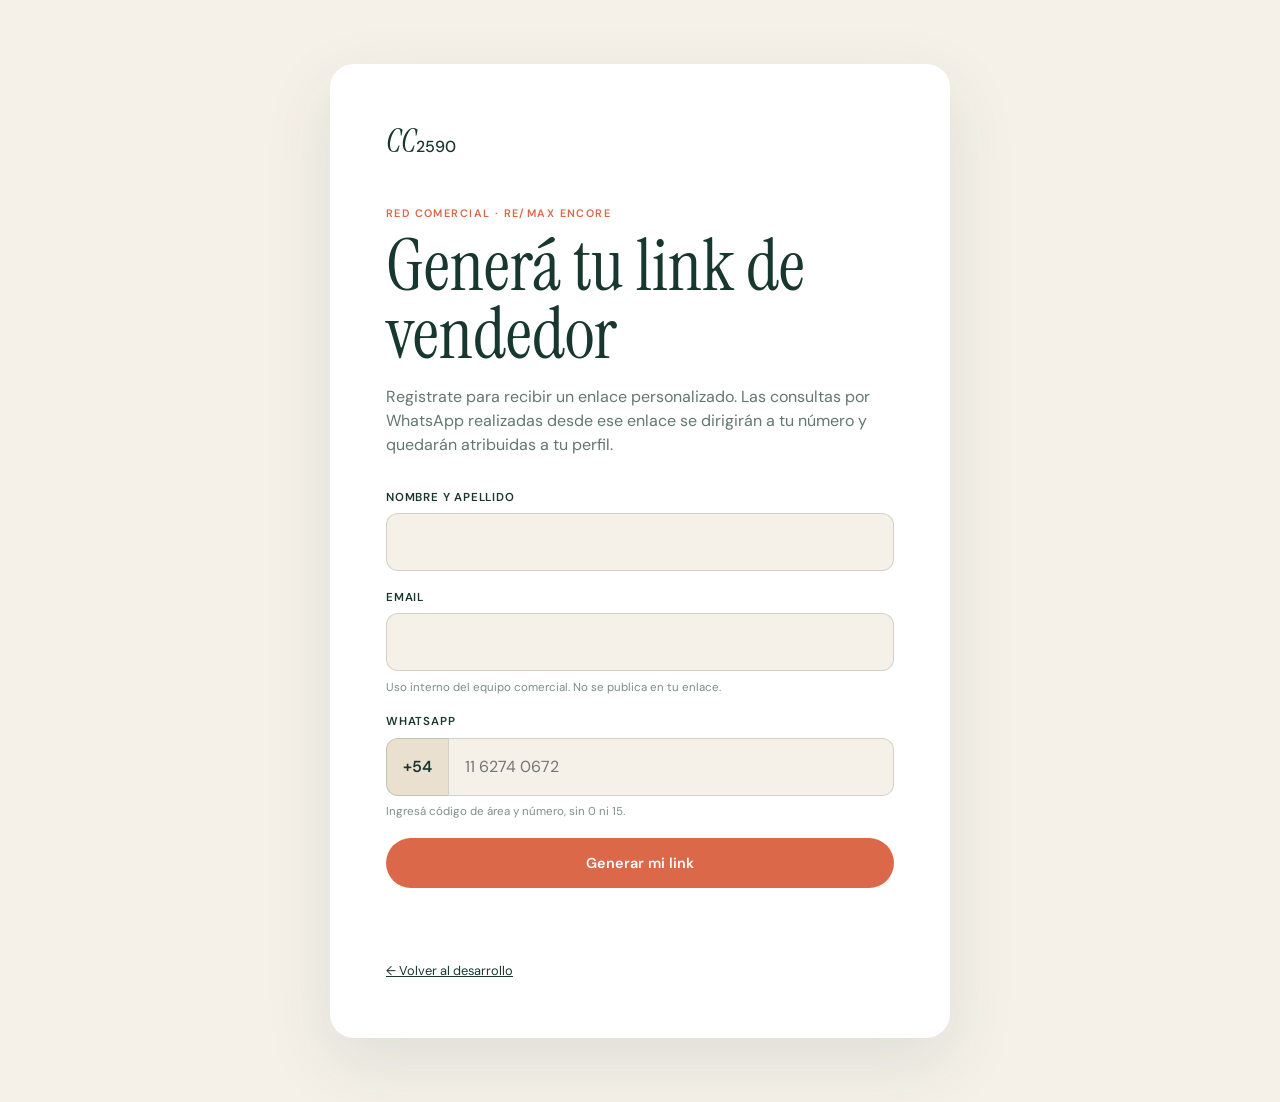
==== alta-vendedor.html @ baea0e9c "Add seller attribution and admin analytics" ====
<!doctype html><html lang="es"><head><meta charset="UTF-8"><meta name="viewport" content="width=device-width,initial-scale=1"><meta name="robots" content="noindex"><title>Sumate como vendedor | Calvo 2590</title><link rel="preconnect" href="https://fonts.googleapis.com"><link rel="preconnect" href="https://fonts.gstatic.com" crossorigin><link href="https://fonts.googleapis.com/css2?family=DM+Sans:wght@400;500;600&family=Instrument+Serif:ital@0;1&display=swap" rel="stylesheet"><link rel="stylesheet" href="portal.css?v=20260821-1"><script defer src="supabase-config.js?v=20260821-1"></script><script defer src="alta-vendedor.js?v=20260821-1"></script></head><body><main class="portal-shell"><section class="portal-card"><a class="portal-brand" href="/"><span>CC</span><strong>2590</strong></a><p class="eyebrow">Red comercial · RE/MAX Encore</p><h1>Generá tu link de vendedor</h1><p class="lead">Registrate para recibir un enlace personalizado. Las consultas por WhatsApp realizadas desde ese enlace se dirigirán a tu número y quedarán atribuidas a tu perfil.</p><form id="seller-form" novalidate><div class="field"><label for="seller-name">Nombre y apellido</label><input id="seller-name" name="name" autocomplete="name" maxlength="100" required></div><div class="field"><label for="seller-email">Email</label><input id="seller-email" name="email" type="email" autocomplete="email" maxlength="254" required><small class="hint">Uso interno del equipo comercial. No se publica en tu enlace.</small></div><div class="field"><label for="seller-whatsapp">WhatsApp</label><div class="phone-input"><span>+54</span><input id="seller-whatsapp" name="whatsapp" type="tel" inputmode="numeric" autocomplete="tel" placeholder="11 6274 0672" maxlength="18" required></div><small class="hint">Ingresá código de área y número, sin 0 ni 15.</small></div><button class="portal-button" type="submit">Generar mi link</button><p class="form-status" id="form-status" role="status"></p></form><div class="success-box" id="success-box"><strong>Tu link ya está listo</strong><p>Guardalo y compartilo. Todas las consultas de la página se dirigirán a tu WhatsApp.</p><div class="generated-link"><input id="seller-link" readonly aria-label="Link personalizado"><button id="copy-link" type="button">Copiar</button></div><a id="open-link" class="back-link" target="_blank" rel="noopener">Abrir mi página →</a></div><a class="back-link" href="/">← Volver al desarrollo</a></section></main></body></html>
---- portal.css ----
:root{--ink:#18372f;--ink-2:#102820;--paper:#f5f1e8;--cream:#e9e0d0;--accent:#db6848;--line:rgba(24,55,47,.16);--serif:"Instrument Serif",Georgia,serif;--sans:"DM Sans",Arial,sans-serif}*{box-sizing:border-box}body{margin:0;background:var(--paper);color:var(--ink);font-family:var(--sans);line-height:1.5}a{color:inherit}.portal-shell{min-height:100svh;padding:clamp(1.25rem,5vw,4rem);display:grid;place-items:center}.portal-card{width:min(620px,100%);background:#fff;padding:clamp(1.5rem,5vw,3.5rem);border-radius:24px;box-shadow:0 24px 70px rgba(24,55,47,.1)}.portal-brand{text-decoration:none;display:inline-flex;align-items:baseline;margin-bottom:2rem}.portal-brand span{font:italic 2rem var(--serif)}.portal-brand strong{font-weight:500}.eyebrow{text-transform:uppercase;letter-spacing:.13em;font-size:.68rem;font-weight:600;color:var(--accent)}h1,h2{font-family:var(--serif);font-weight:400;line-height:.95}h1{font-size:clamp(2.7rem,7vw,4.5rem);margin:.5rem 0 1rem}p.lead{color:rgba(24,55,47,.68);margin-bottom:2rem}.field{display:grid;gap:.45rem;margin:1.1rem 0}.field label{font-size:.72rem;text-transform:uppercase;letter-spacing:.07em;font-weight:600}.field input{width:100%;border:1px solid var(--line);border-radius:12px;background:var(--paper);padding:1rem;font:inherit;color:var(--ink);outline:none}.field input:focus{border-color:var(--accent);box-shadow:0 0 0 3px rgba(219,104,72,.12)}.phone-input{display:grid;grid-template-columns:auto 1fr}.phone-input span{display:grid;place-items:center;padding:0 1rem;background:var(--cream);border:1px solid var(--line);border-right:0;border-radius:12px 0 0 12px;font-weight:600}.phone-input input{border-radius:0 12px 12px 0}.hint{font-size:.72rem;color:rgba(24,55,47,.56)}.portal-button{width:100%;border:0;border-radius:99px;background:var(--accent);color:#fff;padding:1rem 1.2rem;font:600 .9rem var(--sans);cursor:pointer}.portal-button:disabled{opacity:.55;cursor:wait}.form-status{min-height:1.5rem;font-size:.8rem;margin:.8rem 0}.form-status.error{color:#a83222}.success-box{display:none;background:var(--cream);border-radius:16px;padding:1.3rem;margin-top:1.2rem}.success-box.show{display:block}.generated-link{display:flex;gap:.5rem;margin-top:1rem}.generated-link input{min-width:0;flex:1;border:1px solid var(--line);border-radius:9px;padding:.75rem}.generated-link button{border:0;border-radius:9px;background:var(--ink);color:#fff;padding:.75rem 1rem;cursor:pointer}.back-link{display:inline-block;margin-top:1.5rem;font-size:.8rem}
.panel-body{background:#f1eee7}.panel-shell{width:min(1180px,calc(100% - 2rem));margin:0 auto;padding:2rem 0 5rem}.panel-header{display:flex;align-items:center;justify-content:space-between;gap:1rem;margin-bottom:2rem}.panel-header h1{font-size:2.4rem;margin:0}.ghost-button{border:1px solid var(--line);background:#fff;border-radius:99px;padding:.65rem 1rem;cursor:pointer}.login-card{width:min(480px,calc(100% - 2rem));margin:8vh auto;background:#fff;padding:2.5rem;border-radius:20px}.panel-content[hidden],.login-card[hidden]{display:none}.kpi-grid{display:grid;grid-template-columns:repeat(6,1fr);gap:.75rem}.kpi{background:#fff;border-radius:14px;padding:1.1rem}.kpi strong{display:block;font:2rem var(--serif)}.kpi span{font-size:.7rem;color:rgba(24,55,47,.6)}.panel-section{background:#fff;border-radius:18px;padding:clamp(1rem,3vw,2rem);margin-top:1rem}.section-head{display:flex;justify-content:space-between;align-items:end;gap:1rem;margin-bottom:1.5rem}.section-head h2{font-size:2rem;margin:0}.section-head p{font-size:.78rem;color:rgba(24,55,47,.58);margin:0}.chart{height:220px;display:flex;align-items:end;gap:.45rem;border-bottom:1px solid var(--line);padding-top:1rem;overflow-x:auto}.chart-day{height:100%;min-width:28px;flex:1;display:flex;flex-direction:column;justify-content:end;align-items:center;gap:.4rem}.chart-bar{width:100%;max-width:30px;min-height:2px;border-radius:5px 5px 0 0;background:var(--accent)}.chart-day small{font-size:.56rem;color:rgba(24,55,47,.55)}.table-wrap{overflow:auto}table{width:100%;border-collapse:collapse;font-size:.78rem}th{text-align:left;text-transform:uppercase;letter-spacing:.06em;font-size:.62rem;color:rgba(24,55,47,.55)}th,td{padding:.8rem .6rem;border-bottom:1px solid var(--line);white-space:nowrap}.seller-name{font-weight:600}.seller-link{font-size:.68rem}.status-pill{border:0;border-radius:99px;padding:.4rem .7rem;cursor:pointer}.status-pill.active{background:#dff3e7;color:#177240}.status-pill.inactive{background:#f6dfda;color:#9b3828}.unit-metrics{display:grid;grid-template-columns:repeat(3,1fr);gap:.75rem}.unit-metric{background:var(--paper);border-radius:14px;padding:1.2rem}.unit-metric strong{font:1.7rem var(--serif);display:block}.panel-message{padding:1rem;border-radius:12px;background:#f6dfda;color:#8f3023;margin-bottom:1rem}.panel-message:empty{display:none}@media(max-width:900px){.kpi-grid{grid-template-columns:repeat(3,1fr)}}@media(max-width:620px){.portal-shell{padding:1rem}.portal-card{border-radius:18px}.panel-header{align-items:flex-start}.kpi-grid{grid-template-columns:1fr 1fr}.unit-metrics{grid-template-columns:1fr}.section-head{align-items:flex-start;flex-direction:column}th:nth-child(2),td:nth-child(2){display:none}}
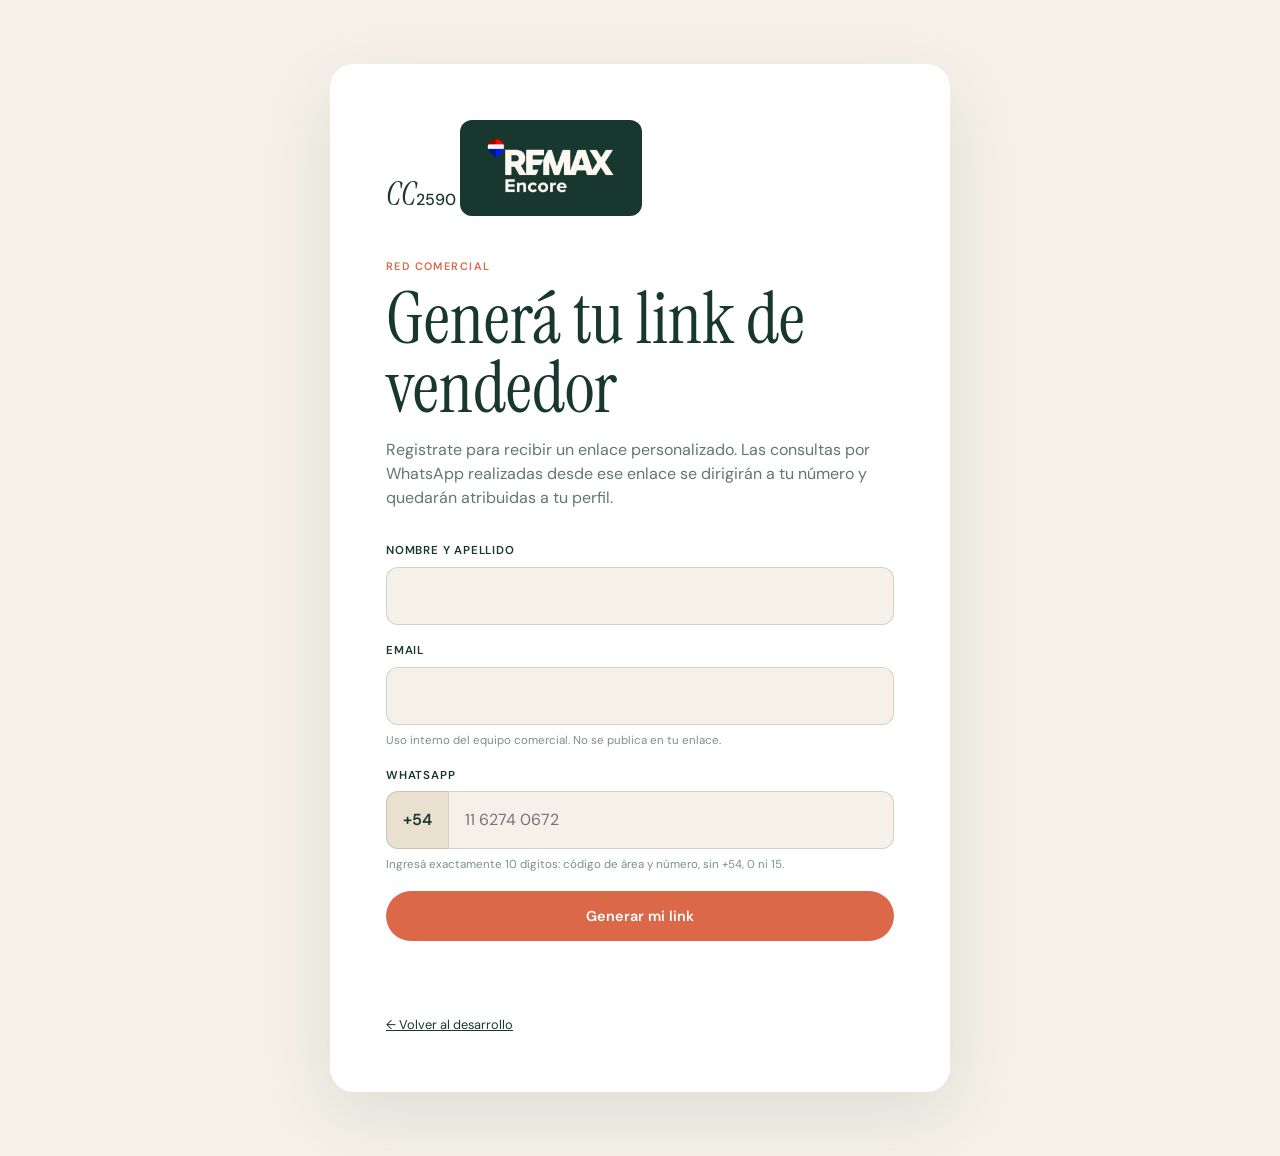
==== commit 92bbd8d3: "Validate seller phones and paginate admin list" ====
--- a/alta-vendedor.html
+++ b/alta-vendedor.html
@@ -1 +1,64 @@
-<!doctype html><html lang="es"><head><meta charset="UTF-8"><meta name="viewport" content="width=device-width,initial-scale=1"><meta name="robots" content="noindex"><title>Sumate como vendedor | Calvo 2590</title><link rel="preconnect" href="https://fonts.googleapis.com"><link rel="preconnect" href="https://fonts.gstatic.com" crossorigin><link href="https://fonts.googleapis.com/css2?family=DM+Sans:wght@400;500;600&family=Instrument+Serif:ital@0;1&display=swap" rel="stylesheet"><link rel="stylesheet" href="portal.css?v=20260821-1"><script defer src="supabase-config.js?v=20260821-1"></script><script defer src="alta-vendedor.js?v=20260821-1"></script></head><body><main class="portal-shell"><section class="portal-card"><a class="portal-brand" href="/"><span>CC</span><strong>2590</strong></a><p class="eyebrow">Red comercial · RE/MAX Encore</p><h1>Generá tu link de vendedor</h1><p class="lead">Registrate para recibir un enlace personalizado. Las consultas por WhatsApp realizadas desde ese enlace se dirigirán a tu número y quedarán atribuidas a tu perfil.</p><form id="seller-form" novalidate><div class="field"><label for="seller-name">Nombre y apellido</label><input id="seller-name" name="name" autocomplete="name" maxlength="100" required></div><div class="field"><label for="seller-email">Email</label><input id="seller-email" name="email" type="email" autocomplete="email" maxlength="254" required><small class="hint">Uso interno del equipo comercial. No se publica en tu enlace.</small></div><div class="field"><label for="seller-whatsapp">WhatsApp</label><div class="phone-input"><span>+54</span><input id="seller-whatsapp" name="whatsapp" type="tel" inputmode="numeric" autocomplete="tel" placeholder="11 6274 0672" maxlength="18" required></div><small class="hint">Ingresá código de área y número, sin 0 ni 15.</small></div><button class="portal-button" type="submit">Generar mi link</button><p class="form-status" id="form-status" role="status"></p></form><div class="success-box" id="success-box"><strong>Tu link ya está listo</strong><p>Guardalo y compartilo. Todas las consultas de la página se dirigirán a tu WhatsApp.</p><div class="generated-link"><input id="seller-link" readonly aria-label="Link personalizado"><button id="copy-link" type="button">Copiar</button></div><a id="open-link" class="back-link" target="_blank" rel="noopener">Abrir mi página →</a></div><a class="back-link" href="/">← Volver al desarrollo</a></section></main></body></html>
+<!doctype html>
+<html lang="es">
+<head>
+<meta charset="UTF-8">
+<meta name="viewport" content="width=device-width,initial-scale=1">
+<meta name="robots" content="noindex">
+<title>Sumate como vendedor | Calvo 2590</title>
+<link rel="preconnect" href="https://fonts.googleapis.com">
+<link rel="preconnect" href="https://fonts.gstatic.com" crossorigin>
+<link href="https://fonts.googleapis.com/css2?family=DM+Sans:wght@400;500;600&family=Instrument+Serif:ital@0;1&display=swap" rel="stylesheet">
+<link rel="stylesheet" href="portal.css?v=20260821-1">
+<link rel="stylesheet" href="enhancements.css?v=20260821-1">
+<script defer src="supabase-config.js?v=20260821-1">
+</script>
+<script defer src="alta-vendedor.js?v=20260821-1">
+</script>
+</head>
+<body>
+<main class="portal-shell">
+<section class="portal-card">
+<a class="portal-brand" href="/">
+<span>CC</span>
+<strong>2590</strong>
+</a>
+<div class="commercial-brand"><img src="assets/brand/remax-encore.png" alt="RE/MAX Encore"></div>
+<p class="eyebrow">Red comercial</p>
+<h1>Generá tu link de vendedor</h1>
+<p class="lead">Registrate para recibir un enlace personalizado. Las consultas por WhatsApp realizadas desde ese enlace se dirigirán a tu número y quedarán atribuidas a tu perfil.</p>
+<form id="seller-form" novalidate>
+<div class="field">
+<label for="seller-name">Nombre y apellido</label>
+<input id="seller-name" name="name" autocomplete="name" maxlength="100" required>
+</div>
+<div class="field">
+<label for="seller-email">Email</label>
+<input id="seller-email" name="email" type="email" autocomplete="email" maxlength="254" required>
+<small class="hint">Uso interno del equipo comercial. No se publica en tu enlace.</small>
+</div>
+<div class="field">
+<label for="seller-whatsapp">WhatsApp</label>
+<div class="phone-input">
+<span>+54</span>
+<input id="seller-whatsapp" name="whatsapp" type="tel" inputmode="numeric" autocomplete="tel" placeholder="11 6274 0672" minlength="10" maxlength="10" pattern="[0-9]{10}" required>
+</div>
+<small class="hint">Ingresá exactamente 10 dígitos: código de área y número, sin +54, 0 ni 15.</small>
+</div>
+<button class="portal-button" type="submit">Generar mi link</button>
+<p class="form-status" id="form-status" role="status">
+</p>
+</form>
+<div class="success-box" id="success-box">
+<strong>Tu link ya está listo</strong>
+<p>Guardalo y compartilo. Todas las consultas de la página se dirigirán a tu WhatsApp.</p>
+<div class="generated-link">
+<input id="seller-link" readonly aria-label="Link personalizado">
+<button id="copy-link" type="button">Copiar</button>
+</div>
+<a id="open-link" class="back-link" target="_blank" rel="noopener">Abrir mi página →</a>
+</div>
+<a class="back-link" href="/">← Volver al desarrollo</a>
+</section>
+</main>
+</body>
+</html>
--- a/enhancements.css
+++ b/enhancements.css
@@ -0,0 +1 @@
+.commercial-brand{display:inline-flex;align-items:center;justify-content:center;gap:.8rem;background:var(--ink);color:#fff;border-radius:12px;padding:.65rem 1rem}.commercial-brand img{display:block;width:clamp(130px,14vw,190px);height:auto}.commercial-brand>span,.footer-commercial>span,.footer-commercial>small{font-size:.68rem;text-transform:uppercase;letter-spacing:.1em}.contact-brand{flex-direction:column;gap:.25rem;margin-bottom:.75rem}.footer-commercial{justify-self:end;display:flex;flex-direction:column;align-items:flex-end;gap:.35rem;background:var(--ink);color:#fff;border-radius:12px;padding:.8rem 1rem}.footer-commercial img{width:145px;height:auto}.footer-commercial small{font-size:.55rem;opacity:.7;text-align:right}.portal-card>.commercial-brand{margin-bottom:.75rem}.portal-card>.commercial-brand img{width:150px}.seller-pagination{display:flex;justify-content:flex-end;align-items:center;gap:1rem;margin-top:1.25rem;font-size:.78rem}.seller-pagination button{border:1px solid var(--line);background:#fff;color:var(--ink);border-radius:99px;padding:.55rem .85rem;cursor:pointer}.seller-pagination button:disabled{opacity:.4;cursor:default}@media(max-width:900px){.footer-commercial{justify-self:start;align-items:flex-start}.footer-commercial small{text-align:left}}@media(max-width:620px){.seller-pagination{justify-content:space-between;gap:.5rem}.seller-pagination span{text-align:center}.seller-pagination button{padding:.5rem .65rem}}
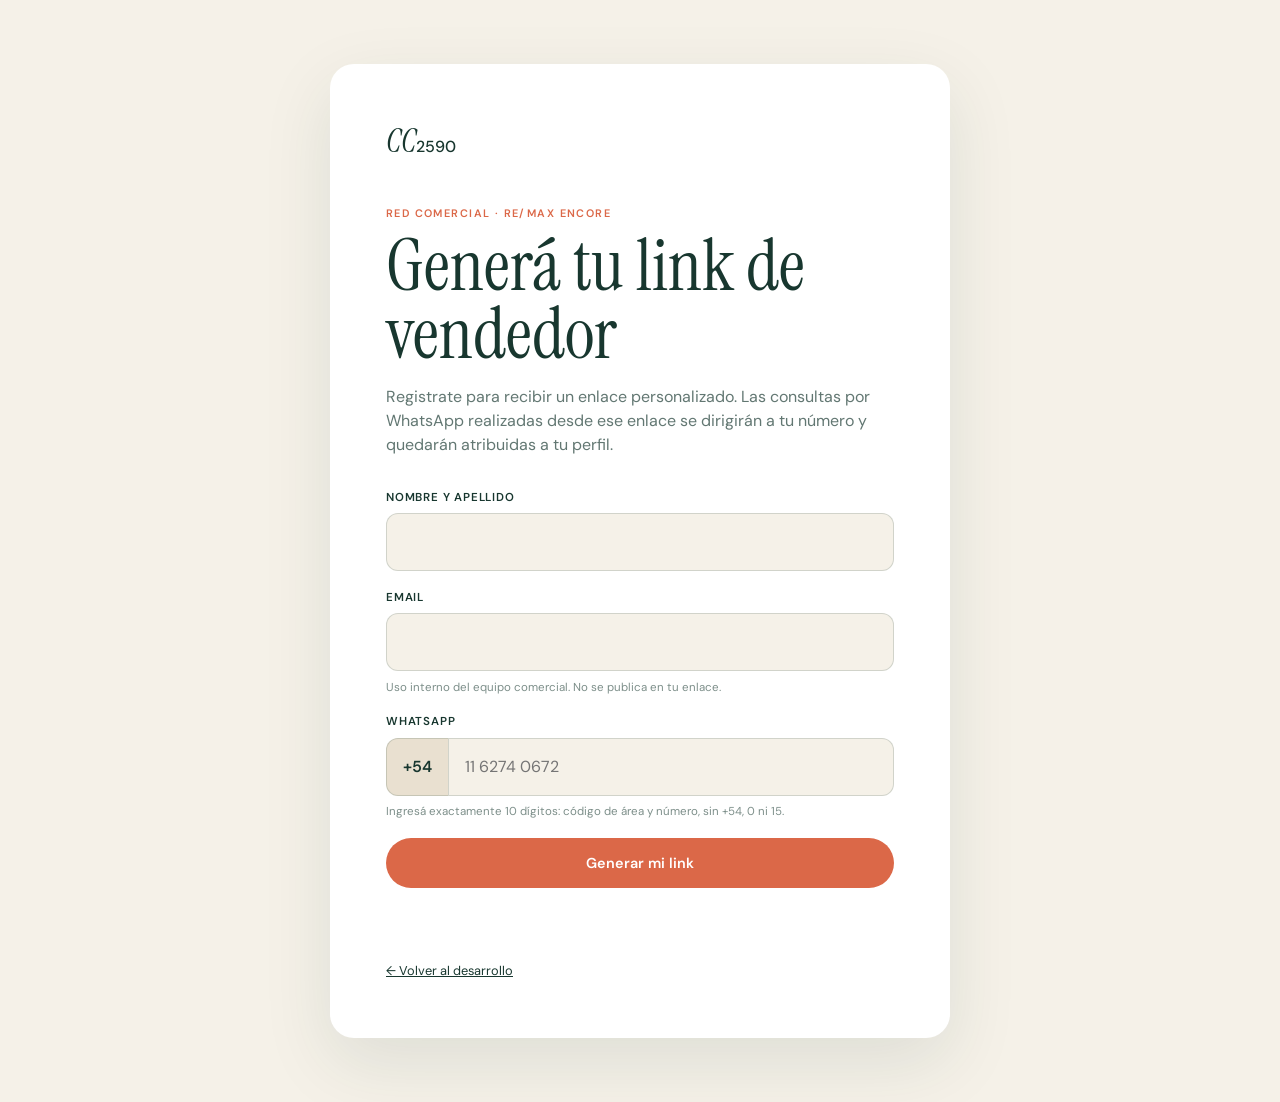
==== commit 93ce7bc0: "Refine footer logo and restore seller signup header" ====
--- a/alta-vendedor.html
+++ b/alta-vendedor.html
@@ -9,7 +9,7 @@
 <link rel="preconnect" href="https://fonts.gstatic.com" crossorigin>
 <link href="https://fonts.googleapis.com/css2?family=DM+Sans:wght@400;500;600&family=Instrument+Serif:ital@0;1&display=swap" rel="stylesheet">
 <link rel="stylesheet" href="portal.css?v=20260821-1">
-<link rel="stylesheet" href="enhancements.css?v=20260821-1">
+<link rel="stylesheet" href="enhancements.css?v=20260821-3">
 <script defer src="supabase-config.js?v=20260821-1">
 </script>
 <script defer src="alta-vendedor.js?v=20260821-1">
@@ -22,8 +22,7 @@
 <span>CC</span>
 <strong>2590</strong>
 </a>
-<div class="commercial-brand"><img src="assets/brand/remax-encore.png" alt="RE/MAX Encore"></div>
-<p class="eyebrow">Red comercial</p>
+<p class="eyebrow">Red comercial · RE/MAX Encore</p>
 <h1>Generá tu link de vendedor</h1>
 <p class="lead">Registrate para recibir un enlace personalizado. Las consultas por WhatsApp realizadas desde ese enlace se dirigirán a tu número y quedarán atribuidas a tu perfil.</p>
 <form id="seller-form" novalidate>
--- a/enhancements.css
+++ b/enhancements.css
@@ -1 +1 @@
-.commercial-brand{display:inline-flex;align-items:center;justify-content:center;gap:.8rem;background:var(--ink);color:#fff;border-radius:12px;padding:.65rem 1rem}.commercial-brand img{display:block;width:clamp(130px,14vw,190px);height:auto}.commercial-brand>span,.footer-commercial>span,.footer-commercial>small{font-size:.68rem;text-transform:uppercase;letter-spacing:.1em}.contact-brand{flex-direction:column;gap:.25rem;margin-bottom:.75rem}.footer-commercial{justify-self:end;display:flex;flex-direction:column;align-items:flex-end;gap:.35rem;background:var(--ink);color:#fff;border-radius:12px;padding:.8rem 1rem}.footer-commercial img{width:145px;height:auto}.footer-commercial small{font-size:.55rem;opacity:.7;text-align:right}.portal-card>.commercial-brand{margin-bottom:.75rem}.portal-card>.commercial-brand img{width:150px}.seller-pagination{display:flex;justify-content:flex-end;align-items:center;gap:1rem;margin-top:1.25rem;font-size:.78rem}.seller-pagination button{border:1px solid var(--line);background:#fff;color:var(--ink);border-radius:99px;padding:.55rem .85rem;cursor:pointer}.seller-pagination button:disabled{opacity:.4;cursor:default}@media(max-width:900px){.footer-commercial{justify-self:start;align-items:flex-start}.footer-commercial small{text-align:left}}@media(max-width:620px){.seller-pagination{justify-content:space-between;gap:.5rem}.seller-pagination span{text-align:center}.seller-pagination button{padding:.5rem .65rem}}
+.commercial-brand{display:inline-flex;align-items:center;justify-content:center;gap:.8rem;background:var(--ink);color:#fff;border-radius:12px;padding:.65rem 1rem}.commercial-brand img{display:block;width:clamp(130px,14vw,190px);height:auto}.commercial-brand>span{font-size:.68rem;text-transform:uppercase;letter-spacing:.1em}.contact-brand{flex-direction:column;gap:.25rem;margin-bottom:.75rem}.footer-logo{display:block;justify-self:end;width:clamp(105px,10vw,135px);height:auto}.seller-pagination{display:flex;justify-content:flex-end;align-items:center;gap:1rem;margin-top:1.25rem;font-size:.78rem}.seller-pagination button{border:1px solid var(--line);background:#fff;color:var(--ink);border-radius:99px;padding:.55rem .85rem;cursor:pointer}.seller-pagination button:disabled{opacity:.4;cursor:default}@media(max-width:900px){.footer-logo{justify-self:start}}@media(max-width:620px){.seller-pagination{justify-content:space-between;gap:.5rem}.seller-pagination span{text-align:center}.seller-pagination button{padding:.5rem .65rem}}
